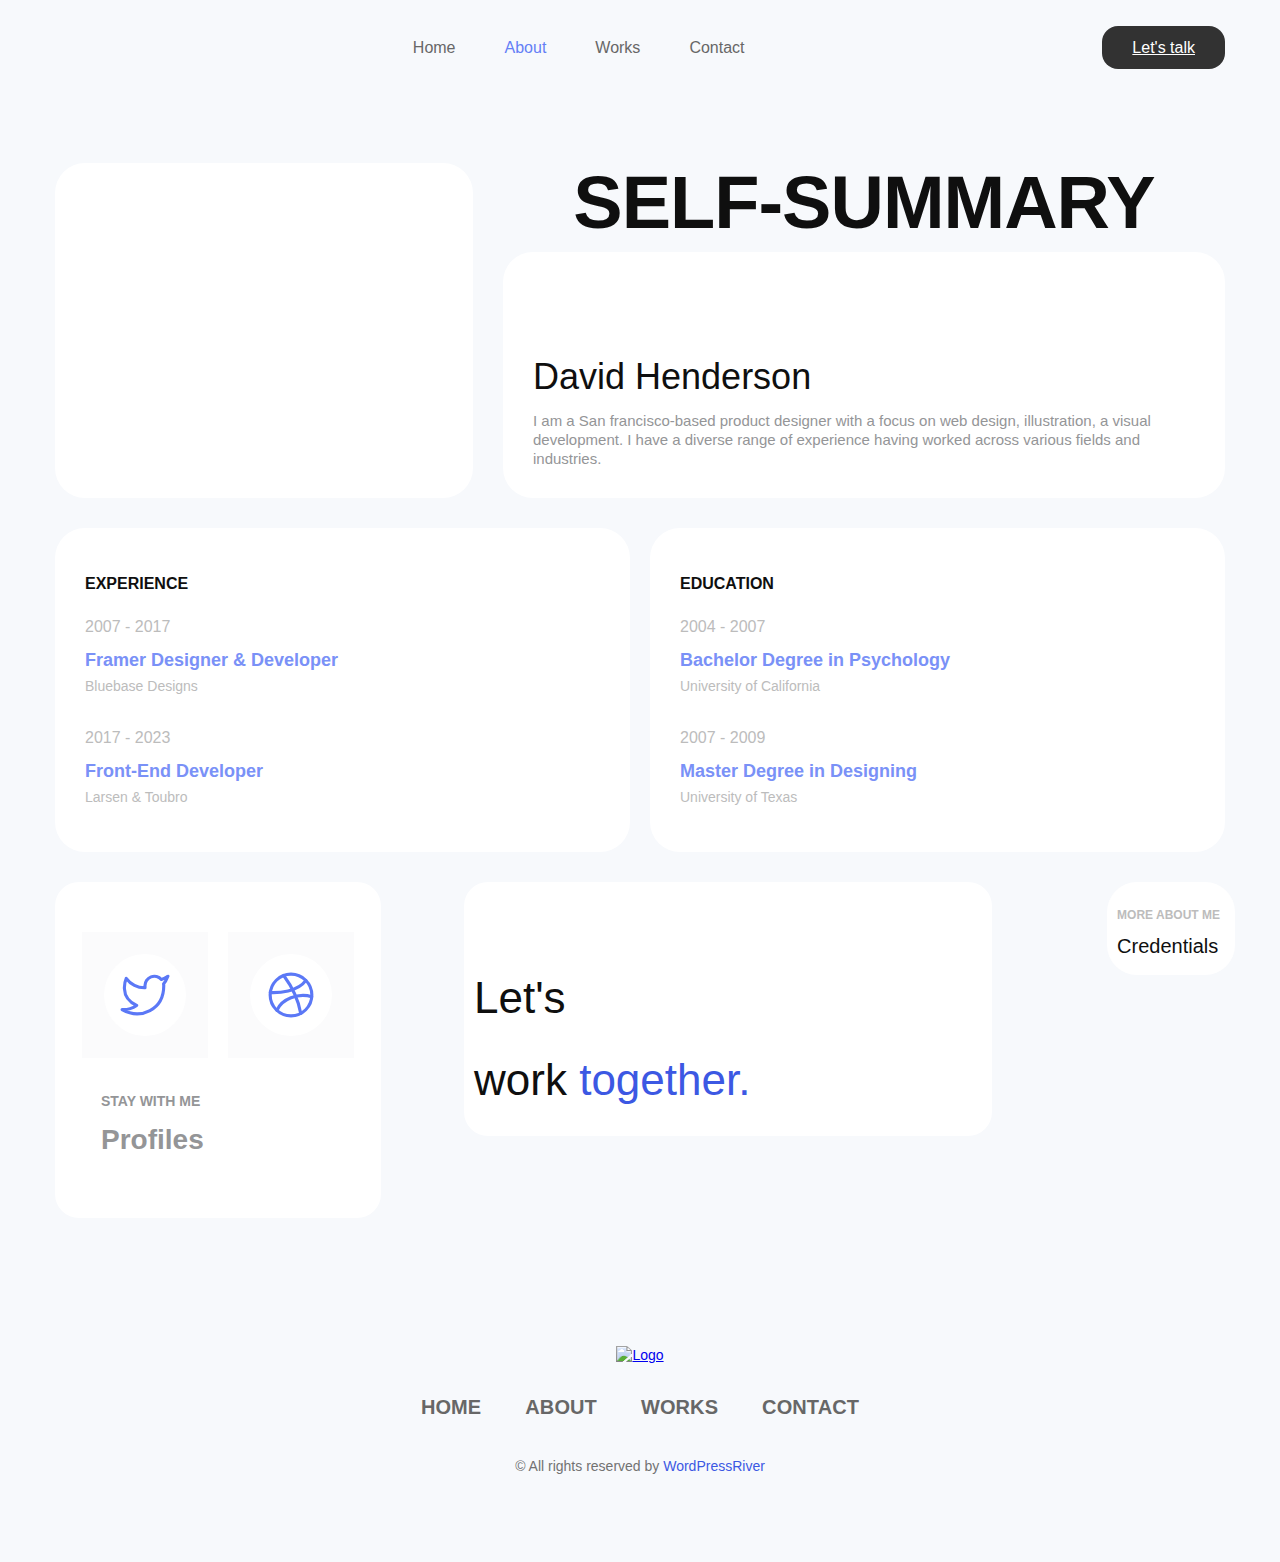
==== about.html @ a7f4498f "Personal Protfolio :computer:" ====
<!DOCTYPE html>
<html lang="en">
<head>
    <meta charset="UTF-8">
    <meta name="viewport" content="width=device-width, initial-scale=1.0">
    <title>ABOUT PAGE-Gridx Personal Portfolio Light Version</title>
    <link rel="stylesheet" href="./css/about.css">
</head>
<body>

    <!-- About nav -->
    <div class="cro-navbar">
        <div class="cro-navbar-wrapper container">
            <div class="cro-navbar-img">
                <a href="#" class="cro-navbar-img-logo">
                    <img src="https://wpriverthemes.com/gridx/wp-content/themes/gridx/assets/images/logo-dark.svg" alt="" class="cro-navbar-img-logoImg">
                </a>
            </div>
            <div class="cro-navbar-nav">
                <ul class="cro-navbar-nav-ul">
                    <li class="cro-navbar-nav-li liOne"><a href="./index.html">Home</a></li>
                    <li class="cro-navbar-nav-li liTwo"><a href="#">About</a></li>
                    <li class="cro-navbar-nav-li liThree"><a href="#">Works</a></li>
                    <li class="cro-navbar-nav-li liFour"><a href="#">Contact</a></li>
                </ul>
            </div>
            <div class="cro-navbar-logIn">
                <a href="#" class="theme-btn">Let's talk</a>
            </div>
        </div>
    </div>

    <!-- About summary -->
    <div class="cro-summary">
        <div class="cro-summary-wrapper container">
            <div class="cro-summary-img">
                <div class="cro-summary-img-inner">
                    <img src="https://wpriverthemes.com/gridxlight/wp-content/uploads/2023/04/me2.png" alt="" class="cro-summary-imgImg">
                </div>
            </div>
            <div class="cro-summary-des">
                <h1 class="cro-summary-des-h1">
                    <img src="	https://wpriverthemes.com/gridx/wp-content/themes/gridx/assets/images/star-2-2.png" alt="" class="cro-summary-des-h1-img">
                    Self-summary
                    <img src="	https://wpriverthemes.com/gridx/wp-content/themes/gridx/assets/images/star-2-2.png" alt="" class="cro-summary-des-h1-img">
                </h1>
                <div class="cro-summary-des-details">
                    <div class="cro-summary-des-details-img">
                        <img src="https://wpriverthemes.com/gridx/wp-content/themes/gridx/assets/images/icon2-2.png" alt="" class="cro-summary-des-details-imgImg">
                    </div>
                    <div class="cro-summary-des-details-sum">
                        <h1 class="cro-summary-des-details-sum-h1">David Henderson</h1>
                        <p class="cro-summary-des-details-sum-p">I am a San francisco-based product designer with a focus on web design, illustration, a visual development. I have a diverse range of experience having worked across various fields and industries.</p>
                    </div>
                </div>
            </div>
        </div>
    </div>

    <!-- background -->
    <div class="cro-background">
        <div class="cro-background-wrapper container">
            <div class="cro-background-erperience">
                <div class="cro-background-erperience-details">
                    <h3 class="cro-background-erperience-exp">EXPERIENCE</h3>
                    <ul>
                      <li>
                        <p class="cro-background-erperience-date">2007 - 2017</p>
                        <h2 class="cro-background-erperience-h2">Framer Designer &amp; Developer</h2>
                        <p class="cro-background-erperience-type">Bluebase Designs</p>
                      </li>
                      <li>
                        <p class="cro-background-erperience-date">2017 - 2023</p>
                        <h2 class="cro-background-erperience-h2">Front-End Developer</h2>
                        <p class="cro-background-erperience-type">Larsen &amp; Toubro</p>
                      </li>
                    </ul>
                </div>
            </div>
            <div class="cro-background-education">
                <div class="cro-background-erperience-details">
                    <h3 class="cro-background-erperience-exp">EDUCATION</h3>
                    <ul>
                      <li>
                        <p class="cro-background-erperience-date">2004 - 2007</p>
                        <h2 class="cro-background-erperience-h2">Bachelor Degree in Psychology</h2>
                        <p class="cro-background-erperience-type">University of California</p>
                      </li>
                      <li>
                        <p class="cro-background-erperience-date">2007 - 2009</p>
                        <h2 class="cro-background-erperience-h2">Master Degree in Designing</h2>
                        <p class="cro-background-erperience-type">University of Texas</p>
                      </li>
                    </ul>
                </div>
            </div>
        </div>
    </div>

    <!-- profile -->
    <div class="cro-profile">
        <div class="cro-profile-wrapper container">
            <div class="cro-profile-sectionOne">
                <div class="cro-about-area-sectionTwo-three">
                    <div class="cro-about-area-sectionTwo-three-img">
                        <div class="cro-about-area-sectionTwo-three-imgOne">
                            <a href="" class="cro-about-area-sectionTwo-three-imgOne-link">
                                <!-- <img src="" alt="" class="cro-about-area-sectionTwo-three-imgOne-img"> -->
                            <svg xmlns="http://www.w3.org/2000/svg" stroke-width="1.5" viewBox="0 0 24 24" fill="none"><path d="M23 3.01006C23 3.01006 20.9821 4.20217 19.86 4.54006C19.2577 3.84757 18.4573 3.35675 17.567 3.13398C16.6767 2.91122 15.7395 2.96725 14.8821 3.29451C14.0247 3.62177 13.2884 4.20446 12.773 4.96377C12.2575 5.72309 11.9877 6.62239 12 7.54006V8.54006C10.2426 8.58562 8.50127 8.19587 6.93101 7.4055C5.36074 6.61513 4.01032 5.44869 3 4.01006C3 4.01006 -1 13.0101 8 17.0101C5.94053 18.408 3.48716 19.109 1 19.0101C10 24.0101 21 19.0101 21 7.51006C20.9991 7.23151 20.9723 6.95365 20.92 6.68006C21.9406 5.67355 23 3.01006 23 3.01006Z" stroke="currentColor" stroke-linecap="round" stroke-linejoin="round"/></svg>
                            </a>
                        </div>
                        <div class="cro-about-area-sectionTwo-three-imgTwo">
                            <a href="" class="cro-about-area-sectionTwo-three-imgOne-link">
                                <!-- <img src="" alt="" class="cro-about-area-sectionTwo-three-imgOne-img"> -->
                            <svg xmlns="http://www.w3.org/2000/svg" stroke-width="1.5" viewBox="0 0 24 24" fill="none"><path d="M2 12C2 17.5228 6.47715 22 12 22C17.5228 22 22 17.5228 22 12C22 6.47715 17.5228 2 12 2C6.47715 2 2 6.47715 2 12Z" stroke="currentColor" stroke-linecap="round" stroke-linejoin="round"/><path d="M16.6726 20.8435C15.5 14 12.5 8.00003 8.5 2.62964" stroke="currentColor" stroke-linecap="round" stroke-linejoin="round"/><path d="M2.06653 10.8406C6.00004 11 15.2829 10.5 19.1415 5" stroke="currentColor" stroke-linecap="round" stroke-linejoin="round"/><path d="M21.9677 12.81C15.3438 10.8407 7.50002 14.0001 5.23145 19.3613" stroke="currentColor" stroke-linecap="round" stroke-linejoin="round"/></svg>
                            </a>
                        </div>
                    </div>
                    <div class="cro-about-area-sectionTwo-three-descrip">
                        <div class="cro-about-area-sectionTwo-descrip">
                            <div class="cro-about-area-sectionTwo-descrip-info">
                                <h4 class="cro-about-area-sectionTwo-descrip-info-h4">STAY WITH ME</h4>
                                <h1 class="cro-about-area-sectionTwo-descrip-info-h2">Profiles</h1>
                            </div>
                            <div class="cro-about-area-sectionOne-des-btn-btnImg">
                                <img src="https://wpriverthemes.com/gridx/wp-content/themes/gridx/assets/images/icon-2.svg" alt="" class="cro-about-area-sectionOne-des-btnImg">
                            </div>
                        </div>
                    </div>
                </div>
            </div>
            <div class="cro-profile-sectiontwo">
                <div class="cro-about-area-sectionThree-client-work">
                    <div class="cro-about-area-sectionThree-client-work-img">
                        <img src="https://wpriverthemes.com/gridx/wp-content/themes/gridx/assets/images/icon2-2.png" alt="" class="cro-about-area-sectionThree-client-work-imgImg">
                    </div>
                    <div class="cro-about-area-sectionTwo-descrip">
                        <div class="cro-about-area-sectionTwo-descrip-info">
                            <h4 class="cro-about-area-sectionTwo-descrip-info-h4">Let's </h4>
                            <h1 class="cro-about-area-sectionTwo-descrip-info-h2">work <span>together.</span></h1>
                        </div>
                        <div class="cro-about-area-sectionOne-des-btn-btnImg">
                            <img src="https://wpriverthemes.com/gridx/wp-content/themes/gridx/assets/images/icon-2.svg" alt="" class="cro-about-area-sectionOne-des-btnImg">
                        </div>
                    </div>
                </div>
            </div>
            <div class="cro-profile-sectionthree">
                <div class="cro-about-area-sectionOne-details-tab-imgOne">
                    <a href="#" class="cro-about-area-sectionOne-details-tab-imgOne-link"></a>
                    <img src="https://wpriverthemes.com/gridxlight/wp-content/uploads/2023/04/sign.png" alt="" class="cro-about-area-sectionOne-details-tab-imgOne-linkImg">
                    <div class="cro-about-area-sectionOne-details-tab-imgOne-details">
                        <div class="cro-about-area-sectionOne-details-tab-imgOne-det">
                            <h4 class="cro-about-area-sectionOne-details-tab-imgOne-det-h4">MORE ABOUT ME</h4>
                            <h1 class="cro-about-area-sectionOne-details-tab-imgOne-det-h1">Credentials</h1>
                        </div>
                        <div class="cro-about-area-sectionOne-des-btn-btnImg">
                            <img src="https://wpriverthemes.com/gridx/wp-content/themes/gridx/assets/images/icon-2.svg" alt="" class="cro-about-area-sectionOne-des-btnImg">
                        </div>
                    </div>
                </div>
            </div>
        </div>
    </div>

    <!-- Footer -->
    <div class="cro-footer">
        <div class="cro-footer-wrapper container">
            <div class="footer-content text-center">
                <a href="https://wpriverthemes.com/gridxlight/" class="logo">
                  <img src="https://wpriverthemes.com/gridx/wp-content/themes/gridx/assets/images/logo-dark.svg" alt="Logo">
                </a>
              
                <ul data-in="#" data-out="#" class="footer-menu" id="menu-footer-menu">
                  <li id="menu-item-1856" class="menu-item menu-item-type-post_type menu-item-object-page menu-item-home current-menu-item page_item page-item-13 current_page_item menu-item-1856 active"><a title="Home" href="https://wpriverthemes.com/gridxlight/">Home</a></li>
                  <li id="menu-item-1857" class="menu-item menu-item-type-post_type menu-item-object-page menu-item-1857"><a title="About" href="#">About</a></li>
                  <li id="menu-item-1859" class="menu-item menu-item-type-post_type menu-item-object-page menu-item-1859"><a title="Works" href="#">Works</a></li>
                  <li id="menu-item-1858" class="menu-item menu-item-type-post_type menu-item-object-page menu-item-1858"><a title="Contact" href="#">Contact</a></li>
                </ul>
                <p class="copyright">
                  © All rights reserved by <span>WordPressRiver</span>
                </p>
              </div>
              
        </div>
    </div>
    
</body>
</html>
---- css/about.css ----
body {
    font-family: 'Inter', sans-serif;
    font-size: 14px;
    scroll-behavior: smooth;
    color: #949597;
    background: #F7F9FC;
    line-height: 19.2px;
}

/* About Nav */
.cro-navbar{
    margin-top: 12px;
}

.container{
    max-width: 1170px;
    margin-left: auto;
    margin-right: auto;
}

.cro-navbar-wrapper{
    display: flex;
    align-items: center;
    justify-content: space-between;
}

.cro-navbar-img-logo{
    display: inline-block;
    z-index: 16;
}

.cro-navbar-img-logoImg{
    display: block;
}

.cro-navbar-nav{
    margin: 0;
    padding: 0;
    position: relative;
    display: flex;
    flex-wrap: wrap;
    align-items: center;
    justify-content: space-between;
}

.cro-navbar-nav-ul{
    display: flex;
    align-items: center;
    gap: 49px;
    margin: 0;
    padding: 0;
}

.cro-navbar-nav-li{
    list-style: none;
}

.cro-navbar-nav-li a{
    font-size: 16px;
    color: #676767;
    transition: .3s;
    display: block;
    padding: 26px 0px;
    text-decoration: none;
}

.cro-navbar-nav-li.liTwo a{
    color: #6480F6;
}

.cro-navbar-nav-li a:hover{
    color: #6480F6;
}

.cro-navbar-logIn .theme-btn{
    color: #fff;
    display: inline-block;
    transition: .3s;
    border-radius: 16px;
    font-size: 16px;
    font-weight: 500;
    padding: 12px 30px;
    background-color: rgb(50, 50, 50);
}

.cro-navbar-logIn .theme-btn:hover{
    background-color: #6480F6;
}


/* About Summary */
.cro-summary {
    padding-top: 80px;
}

.cro-summary-wrapper.container{
    display: flex;     
    gap: 30px;                                                                                         
}

.cro-summary-img {
    width: 370px;
    flex: none;
    padding: 24px;
    border-radius: 30px;
    max-width: 100%;
    background-color: #FFFFFF;                                                                      
}

.cro-summary-img-inner {
    background: linear-gradient(90deg, #3C58E3 -15%, #C2EBFF 58%, #5AB5E2 97%);
    border-radius: 30px;
}

img.cro-summary-imgImg {
    display: block;
    border-radius: 30px;
    height: auto;
    max-width: 100%;
    border: none;
    /* border-radius: 0; */
    box-shadow: none;
}

.cro-summary-des-h1{
    color: #0F0F0F;
    font-size: 74px;
    font-weight: 600;
    text-transform: uppercase;
    letter-spacing: -01px;
    display: flex;
    align-items: center;
    gap: 5px;
    margin-top: 30px;
    justify-content: center;
    margin-bottom: 40px;
}

.cro-summary-des-details {
    position: relative;
    background-color: #FFFFFF;
    padding: 115px 60px 30px 30px;
    border-radius: 30px;
}

.cro-summary-des-details-img {
    position: absolute;
    left: 30px;
    top: 0;
}

h1.cro-summary-des-details-sum-h1 {
    color: #0F0F0F;
    font-size: 36px;
    font-weight: 500;
    margin-top: 0;
}

p.cro-summary-des-details-sum-p {
    margin-top: 0;
    margin-bottom: 0;
    font-size: 15px;
}

/* background */
.cro-background {
    padding-top: 30px;
}

.cro-background-wrapper.container {
    display: flex;
    gap: 20px;
}

.cro-background-erperience,
.cro-background-education{
    width: 50%;
    padding: 30px;
    background-color: #FFFFFF;
    border-radius: 30px;
}

.cro-background-erperience-details ul{
    padding-left: 0;
}

.cro-background-erperience-details ul li{
    list-style: none;
}

h3.cro-background-erperience-exp {
    font-size: 16px;
    text-transform: uppercase;
    color: #0F0F0F;
    margin-bottom: 23px;
}

p.cro-background-erperience-date {
    color: #BCBCBC;
    font-size: 16px;
    font-weight: 500;
    margin-bottom: 12px;
}

h2.cro-background-erperience-h2 {
    font-size: 18px;
    color: #6C86F7;
    opacity: 0.9;
    margin-bottom: 7px;
}

p.cro-background-erperience-type {
    color: #BCBCBC;
    font-size: 14px;
    font-weight: 400;
    margin: 0;
}

.cro-background-erperience-details ul li + li{
    margin-top: 32px;
}


/* profile */
.cro-profile{
    padding-top: 30px;
}

.cro-profile-wrapper.container {
    display: flex;
    gap: 10px;
    justify-content: space-between;
}

.cro-about-area-sectionTwo-descrip {
    display: flex;
    justify-content: space-between;
    align-items: flex-end;
}

.cro-about-area-sectionOne-des-btnImg{
    display: block;
    opacity: 0.2;
    transition: .3s;
}

.cro-about-area-sectionTwo-three:hover .cro-about-area-sectionOne-des-btnImg {
    opacity: 0.9;
}

.cro-about-area-sectionTwo-three-imgOne svg {
    width: 100%;
    height: 50px;
    color: #5B78F6;
}

.cro-about-area-sectionTwo-three-imgTwo svg {
    width: 100%;
    height: 50px;
    color: #5B78F6;
}

.cro-profile-wrapper.container {
    display: flex;
    gap: 10px;
    justify-content: space-between;
}

.cro-profile-sectionOne {
    width: 20%;
}

.cro-about-area-sectionTwo-three {
    width: 100%;
    background-color: #FFFFFF;
    border-radius: 24px;
    cursor: pointer;
    padding: 50px 46px;
}

.cro-about-area-sectionTwo-three-img {
    display: flex;
    gap: 20px;
    justify-content: center;
    align-items: center;
}

.cro-about-area-sectionTwo-three-imgOne {
    display: flex;
    align-items: center;
    justify-content: center;
    gap: 20px;
    padding: 22px;
    margin-bottom: 16px;
    background: #FBFBFC;
}

.cro-about-area-sectionTwo-three-imgTwo {
    display: flex;
    align-items: center;
    justify-content: center;
    gap: 20px;
    padding: 22px;
    margin-bottom: 16px;
    background: #FBFBFC;
}

a.cro-about-area-sectionTwo-three-imgOne-link {
    width: 82px;
    height: 82px;
    display: flex;
    align-items: center;
    justify-content: center;
    border-radius: 50%;
    position: relative;
    background: #ffffff;
    color: var(--primary_color);
    transition: .3s;
    flex: none;
}

.cro-about-area-sectionTwo-three-imgOne svg:hover{
    color: #0F0F0F;
}

.cro-about-area-sectionTwo-three-imgTwo svg:hover{
    color: #0F0F0F;
}

.cro-profile-sectiontwo{
    width: 40%;
}

.cro-about-area-sectionThree-client-work {
    width: 100%;
    background-color: #FFFFFF;
    border-radius: 24px;
    padding: 30px;
    position: relative;
    cursor: pointer;
}

.cro-about-area-sectionThree-client-work-img {
    position: absolute;
    left: 30px;
    top: 0px;
    opacity: 0.9 !important;
}

.cro-about-area-sectionThree-client-work .cro-about-area-sectionTwo-descrip-info-h4{
    font-size: 44px;
    line-height: 52px;
    font-weight: 500;
    color: #0F0F0F;
    margin: 0;
    margin-top: 60px;
    margin-left: -20px;
    text-transform: capitalize;
}

.cro-about-area-sectionThree-client-work .cro-about-area-sectionTwo-descrip-info-h2{
    font-size: 44px;
    line-height: 52px;
    font-weight: 500;
    color: #0F0F0F;
    margin: 0;
    margin-top: 30px;
    margin-left: -20px;
}

.cro-about-area-sectionThree-client-work .cro-about-area-sectionTwo-descrip-info-h2 span{
    color: #3C58E3;
}

.cro-about-area-sectionOne-des-btnImg{
    display: block;
    opacity: 0.2;
    transition: .3s;
}

.cro-about-area-sectionThree-client-work:hover .cro-about-area-sectionOne-des-btnImg{
    opacity: 0.9;
}

.cro-about-area-sectionOne-details-tab-imgOne {
    width: 100%;
    background-color: #FFFFFF;
    padding: 5px;
    border-radius: 30px;
    cursor: pointer;
}

img.cro-about-area-sectionOne-details-tab-imgOne-linkImg {
    height: auto;
    max-width: 100%;
    border: none;
    border-radius: 0;
    box-shadow: none;
}

h4.cro-about-area-sectionOne-details-tab-imgOne-det-h4 {
    color: #BCBCBC;
    font-size: 12px;
    margin-bottom: 12px;
    text-transform: uppercase;
    margin-top: 0;
    margin-left: 5px;
}

h1.cro-about-area-sectionOne-details-tab-imgOne-det-h1 {
    font-size: 20px;
    color: #0F0F0F;
    font-weight: 500;
    margin-top: 0;
    margin-left: 5px;
}

.cro-about-area-sectionOne-details-tab-imgOne-details {
    display: flex;
    align-items: center;
    justify-content: space-between;
}

.cro-about-area-sectionOne-des-btn-btnImg{
    display: block;
    opacity: 0.2;
    transition: .3s;
}

.cro-about-area-sectionOne-details-tab-imgOne:hover .cro-about-area-sectionOne-des-btn-btnImg {
    opacity: 0.9;
}


/* Footer */
.cro-footer {
    padding-top: 128px;
    padding-bottom: 78px;
}

.footer-content.text-center {
    text-align: center!important;
}

.footer-content text-center a.logo {
    display: inline-block;
}

.footer-content text-center a.logo img {
    display: block;
}

ul#menu-footer-menu {
    margin: 33px 0 37px 0;
    padding: 0;
    display: flex;
    align-items: center;
    justify-content: center;
    gap: 44px;
    flex-wrap: wrap;
}

ul#menu-footer-menu li {
    list-style: none;
}

ul#menu-footer-menu li a{
    color: #676767;
    font-size: 20px;
    text-transform: uppercase;
    letter-spacing: 0.1px;
    font-weight: 600;
    transition: .3s;
    text-decoration: none;
}

ul#menu-footer-menu li a:hover{
    color: #3C58E3;
}

.footer-content p.copyright {
    margin: 0;
    color: #727272;
    font-size: 14px;
    font-weight: 500;
}

.footer-content p.copyright span{
    color: #3C58E3;
}
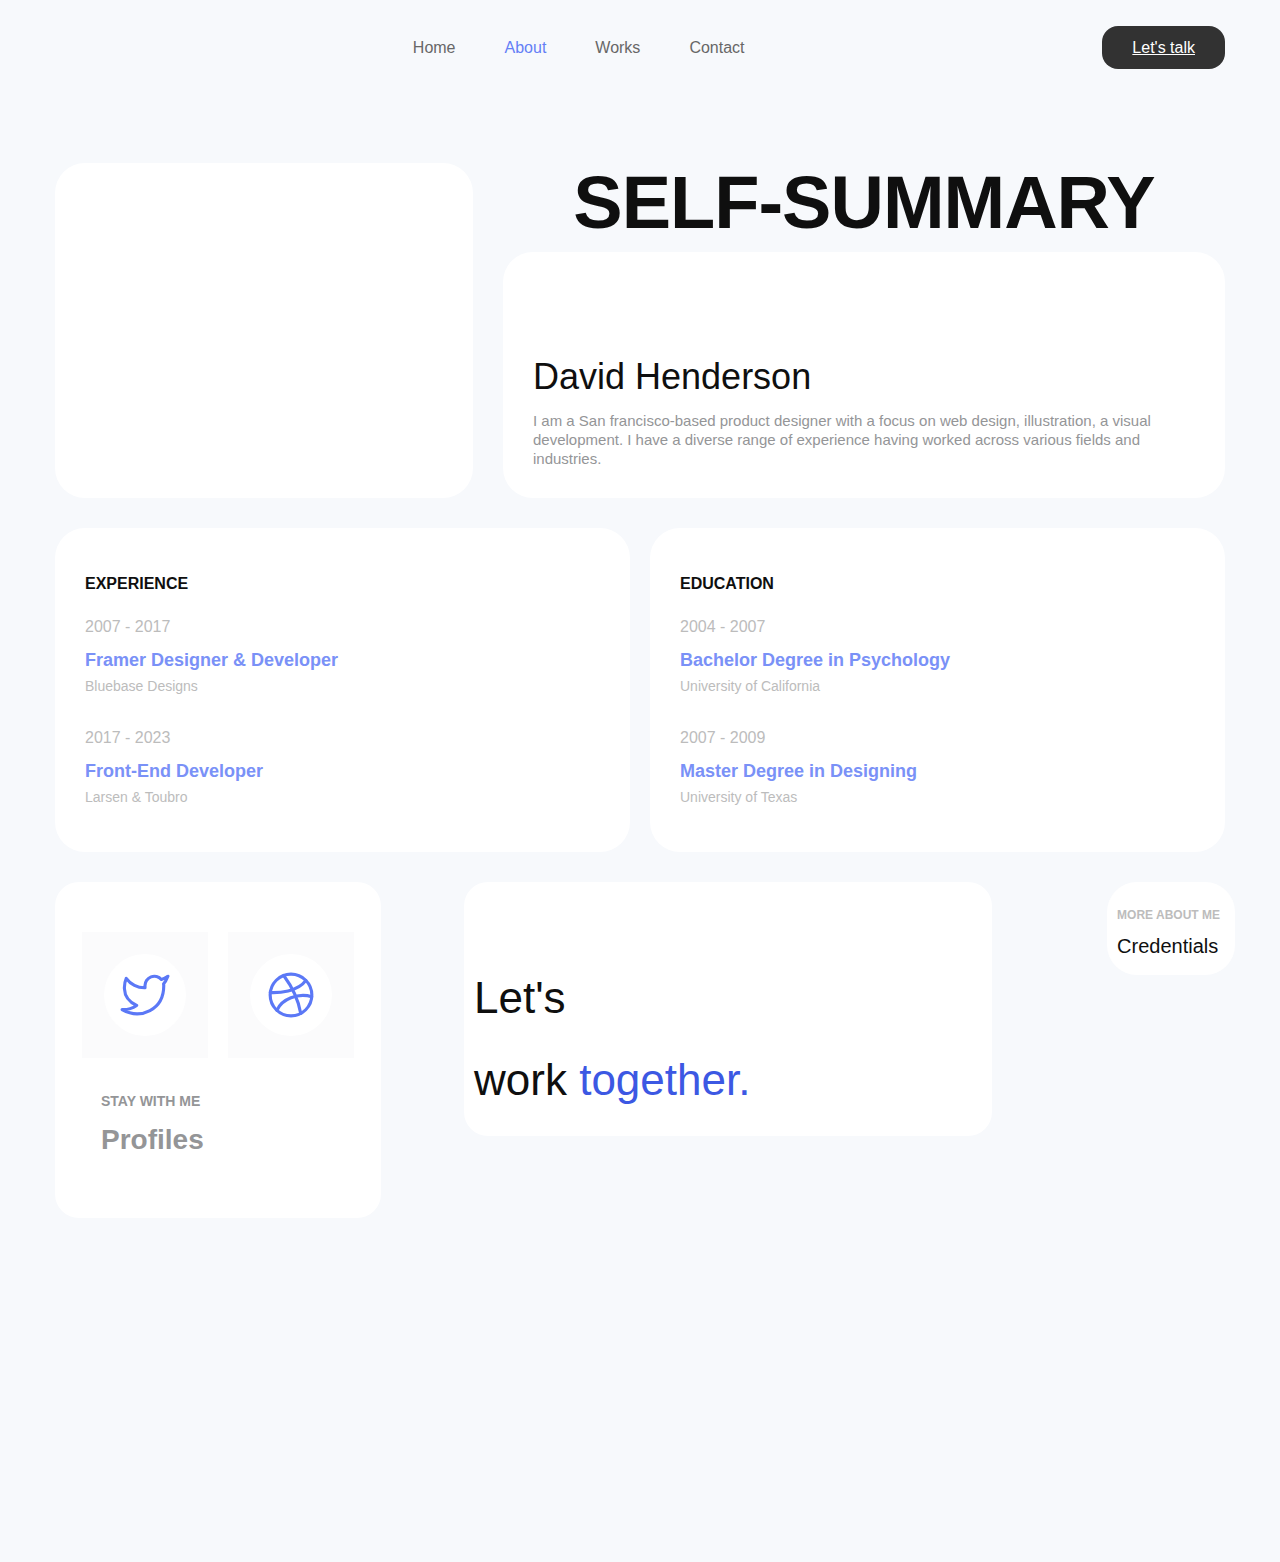
==== commit 6fae2dcf: "Personal Protfolio :computer:" ====
--- a/about.html
+++ b/about.html
@@ -16,111 +16,141 @@
                     <img src="https://wpriverthemes.com/gridx/wp-content/themes/gridx/assets/images/logo-dark.svg" alt="" class="cro-navbar-img-logoImg">
                 </a>
             </div>
+            <!-- <div class="cro-navNav"></div> -->
             <div class="cro-navbar-nav">
                 <ul class="cro-navbar-nav-ul">
                     <li class="cro-navbar-nav-li liOne"><a href="./index.html">Home</a></li>
-                    <li class="cro-navbar-nav-li liTwo"><a href="#">About</a></li>
-                    <li class="cro-navbar-nav-li liThree"><a href="#">Works</a></li>
-                    <li class="cro-navbar-nav-li liFour"><a href="#">Contact</a></li>
+                    <li class="cro-navbar-nav-li liTwo"><a href="./about.html">About</a></li>
+                    <li class="cro-navbar-nav-li liThree"><a href="./work.html">Works</a></li>
+                    <li class="cro-navbar-nav-li liFour"><a href="./contact.html">Contact</a></li>
                 </ul>
             </div>
             <div class="cro-navbar-logIn">
-                <a href="#" class="theme-btn">Let's talk</a>
-            </div>
+                <a href="./contact.html" class="theme-btn">Let's talk</a>
+            </div>
+        </div>
+        <div class="cro-hamburg">
+            <span class="cro-bar"></span>
+            <span class="cro-bar"></span>
+            <span class="cro-bar"></span>
         </div>
     </div>
 
     <!-- About summary -->
-    <div class="cro-summary">
-        <div class="cro-summary-wrapper container">
-            <div class="cro-summary-img">
-                <div class="cro-summary-img-inner">
-                    <img src="https://wpriverthemes.com/gridxlight/wp-content/uploads/2023/04/me2.png" alt="" class="cro-summary-imgImg">
-                </div>
-            </div>
-            <div class="cro-summary-des">
-                <h1 class="cro-summary-des-h1">
-                    <img src="	https://wpriverthemes.com/gridx/wp-content/themes/gridx/assets/images/star-2-2.png" alt="" class="cro-summary-des-h1-img">
-                    Self-summary
-                    <img src="	https://wpriverthemes.com/gridx/wp-content/themes/gridx/assets/images/star-2-2.png" alt="" class="cro-summary-des-h1-img">
-                </h1>
-                <div class="cro-summary-des-details">
-                    <div class="cro-summary-des-details-img">
-                        <img src="https://wpriverthemes.com/gridx/wp-content/themes/gridx/assets/images/icon2-2.png" alt="" class="cro-summary-des-details-imgImg">
-                    </div>
-                    <div class="cro-summary-des-details-sum">
-                        <h1 class="cro-summary-des-details-sum-h1">David Henderson</h1>
-                        <p class="cro-summary-des-details-sum-p">I am a San francisco-based product designer with a focus on web design, illustration, a visual development. I have a diverse range of experience having worked across various fields and industries.</p>
-                    </div>
-                </div>
-            </div>
-        </div>
-    </div>
+    <section class="hidden">
+        <div class="cro-summary">
+            <div class="cro-summary-wrapper container">
+                <div class="cro-summary-img">
+                    <div class="cro-summary-img-inner">
+                        <img src="https://wpriverthemes.com/gridxlight/wp-content/uploads/2023/04/me2.png" alt="" class="cro-summary-imgImg">
+                    </div>
+                </div>
+                <div class="cro-summary-des">
+                    <h1 class="cro-summary-des-h1">
+                        <img src="	https://wpriverthemes.com/gridx/wp-content/themes/gridx/assets/images/star-2-2.png" alt="" class="cro-summary-des-h1-img">
+                        Self-summary
+                        <img src="	https://wpriverthemes.com/gridx/wp-content/themes/gridx/assets/images/star-2-2.png" alt="" class="cro-summary-des-h1-img">
+                    </h1>
+                    <div class="cro-summary-des-details">
+                        <div class="cro-summary-des-details-img">
+                            <img src="https://wpriverthemes.com/gridx/wp-content/themes/gridx/assets/images/icon2-2.png" alt="" class="cro-summary-des-details-imgImg">
+                        </div>
+                        <div class="cro-summary-des-details-sum">
+                            <h1 class="cro-summary-des-details-sum-h1">David Henderson</h1>
+                            <p class="cro-summary-des-details-sum-p">I am a San francisco-based product designer with a focus on web design, illustration, a visual development. I have a diverse range of experience having worked across various fields and industries.</p>
+                        </div>
+                    </div>
+                </div>
+            </div>
+        </div>
+    </section>
+    
 
     <!-- background -->
-    <div class="cro-background">
-        <div class="cro-background-wrapper container">
-            <div class="cro-background-erperience">
-                <div class="cro-background-erperience-details">
-                    <h3 class="cro-background-erperience-exp">EXPERIENCE</h3>
-                    <ul>
-                      <li>
-                        <p class="cro-background-erperience-date">2007 - 2017</p>
-                        <h2 class="cro-background-erperience-h2">Framer Designer &amp; Developer</h2>
-                        <p class="cro-background-erperience-type">Bluebase Designs</p>
-                      </li>
-                      <li>
-                        <p class="cro-background-erperience-date">2017 - 2023</p>
-                        <h2 class="cro-background-erperience-h2">Front-End Developer</h2>
-                        <p class="cro-background-erperience-type">Larsen &amp; Toubro</p>
-                      </li>
-                    </ul>
-                </div>
-            </div>
-            <div class="cro-background-education">
-                <div class="cro-background-erperience-details">
-                    <h3 class="cro-background-erperience-exp">EDUCATION</h3>
-                    <ul>
-                      <li>
-                        <p class="cro-background-erperience-date">2004 - 2007</p>
-                        <h2 class="cro-background-erperience-h2">Bachelor Degree in Psychology</h2>
-                        <p class="cro-background-erperience-type">University of California</p>
-                      </li>
-                      <li>
-                        <p class="cro-background-erperience-date">2007 - 2009</p>
-                        <h2 class="cro-background-erperience-h2">Master Degree in Designing</h2>
-                        <p class="cro-background-erperience-type">University of Texas</p>
-                      </li>
-                    </ul>
-                </div>
-            </div>
-        </div>
-    </div>
+    <section class="hidden">
+        <div class="cro-background">
+            <div class="cro-background-wrapper container">
+                <div class="cro-background-erperience">
+                    <div class="cro-background-erperience-details">
+                        <h3 class="cro-background-erperience-exp">EXPERIENCE</h3>
+                        <ul>
+                          <li>
+                            <p class="cro-background-erperience-date">2007 - 2017</p>
+                            <h2 class="cro-background-erperience-h2">Framer Designer &amp; Developer</h2>
+                            <p class="cro-background-erperience-type">Bluebase Designs</p>
+                          </li>
+                          <li>
+                            <p class="cro-background-erperience-date">2017 - 2023</p>
+                            <h2 class="cro-background-erperience-h2">Front-End Developer</h2>
+                            <p class="cro-background-erperience-type">Larsen &amp; Toubro</p>
+                          </li>
+                        </ul>
+                    </div>
+                </div>
+                <div class="cro-background-education">
+                    <div class="cro-background-erperience-details">
+                        <h3 class="cro-background-erperience-exp">EDUCATION</h3>
+                        <ul>
+                          <li>
+                            <p class="cro-background-erperience-date">2004 - 2007</p>
+                            <h2 class="cro-background-erperience-h2">Bachelor Degree in Psychology</h2>
+                            <p class="cro-background-erperience-type">University of California</p>
+                          </li>
+                          <li>
+                            <p class="cro-background-erperience-date">2007 - 2009</p>
+                            <h2 class="cro-background-erperience-h2">Master Degree in Designing</h2>
+                            <p class="cro-background-erperience-type">University of Texas</p>
+                          </li>
+                        </ul>
+                    </div>
+                </div>
+            </div>
+        </div>
+    </section>
+    
 
     <!-- profile -->
-    <div class="cro-profile">
-        <div class="cro-profile-wrapper container">
-            <div class="cro-profile-sectionOne">
-                <div class="cro-about-area-sectionTwo-three">
-                    <div class="cro-about-area-sectionTwo-three-img">
-                        <div class="cro-about-area-sectionTwo-three-imgOne">
-                            <a href="" class="cro-about-area-sectionTwo-three-imgOne-link">
-                                <!-- <img src="" alt="" class="cro-about-area-sectionTwo-three-imgOne-img"> -->
-                            <svg xmlns="http://www.w3.org/2000/svg" stroke-width="1.5" viewBox="0 0 24 24" fill="none"><path d="M23 3.01006C23 3.01006 20.9821 4.20217 19.86 4.54006C19.2577 3.84757 18.4573 3.35675 17.567 3.13398C16.6767 2.91122 15.7395 2.96725 14.8821 3.29451C14.0247 3.62177 13.2884 4.20446 12.773 4.96377C12.2575 5.72309 11.9877 6.62239 12 7.54006V8.54006C10.2426 8.58562 8.50127 8.19587 6.93101 7.4055C5.36074 6.61513 4.01032 5.44869 3 4.01006C3 4.01006 -1 13.0101 8 17.0101C5.94053 18.408 3.48716 19.109 1 19.0101C10 24.0101 21 19.0101 21 7.51006C20.9991 7.23151 20.9723 6.95365 20.92 6.68006C21.9406 5.67355 23 3.01006 23 3.01006Z" stroke="currentColor" stroke-linecap="round" stroke-linejoin="round"/></svg>
-                            </a>
-                        </div>
-                        <div class="cro-about-area-sectionTwo-three-imgTwo">
-                            <a href="" class="cro-about-area-sectionTwo-three-imgOne-link">
-                                <!-- <img src="" alt="" class="cro-about-area-sectionTwo-three-imgOne-img"> -->
-                            <svg xmlns="http://www.w3.org/2000/svg" stroke-width="1.5" viewBox="0 0 24 24" fill="none"><path d="M2 12C2 17.5228 6.47715 22 12 22C17.5228 22 22 17.5228 22 12C22 6.47715 17.5228 2 12 2C6.47715 2 2 6.47715 2 12Z" stroke="currentColor" stroke-linecap="round" stroke-linejoin="round"/><path d="M16.6726 20.8435C15.5 14 12.5 8.00003 8.5 2.62964" stroke="currentColor" stroke-linecap="round" stroke-linejoin="round"/><path d="M2.06653 10.8406C6.00004 11 15.2829 10.5 19.1415 5" stroke="currentColor" stroke-linecap="round" stroke-linejoin="round"/><path d="M21.9677 12.81C15.3438 10.8407 7.50002 14.0001 5.23145 19.3613" stroke="currentColor" stroke-linecap="round" stroke-linejoin="round"/></svg>
-                            </a>
-                        </div>
-                    </div>
-                    <div class="cro-about-area-sectionTwo-three-descrip">
+    <section class="hidden">
+        <div class="cro-profile">
+            <div class="cro-profile-wrapper container">
+                <div class="cro-profile-sectionOne">
+                    <div class="cro-about-area-sectionTwo-three">
+                        <div class="cro-about-area-sectionTwo-three-img">
+                            <div class="cro-about-area-sectionTwo-three-imgOne">
+                                <a href="" class="cro-about-area-sectionTwo-three-imgOne-link">
+                                    <!-- <img src="" alt="" class="cro-about-area-sectionTwo-three-imgOne-img"> -->
+                                <svg xmlns="http://www.w3.org/2000/svg" stroke-width="1.5" viewBox="0 0 24 24" fill="none"><path d="M23 3.01006C23 3.01006 20.9821 4.20217 19.86 4.54006C19.2577 3.84757 18.4573 3.35675 17.567 3.13398C16.6767 2.91122 15.7395 2.96725 14.8821 3.29451C14.0247 3.62177 13.2884 4.20446 12.773 4.96377C12.2575 5.72309 11.9877 6.62239 12 7.54006V8.54006C10.2426 8.58562 8.50127 8.19587 6.93101 7.4055C5.36074 6.61513 4.01032 5.44869 3 4.01006C3 4.01006 -1 13.0101 8 17.0101C5.94053 18.408 3.48716 19.109 1 19.0101C10 24.0101 21 19.0101 21 7.51006C20.9991 7.23151 20.9723 6.95365 20.92 6.68006C21.9406 5.67355 23 3.01006 23 3.01006Z" stroke="currentColor" stroke-linecap="round" stroke-linejoin="round"/></svg>
+                                </a>
+                            </div>
+                            <div class="cro-about-area-sectionTwo-three-imgTwo">
+                                <a href="" class="cro-about-area-sectionTwo-three-imgOne-link">
+                                    <!-- <img src="" alt="" class="cro-about-area-sectionTwo-three-imgOne-img"> -->
+                                <svg xmlns="http://www.w3.org/2000/svg" stroke-width="1.5" viewBox="0 0 24 24" fill="none"><path d="M2 12C2 17.5228 6.47715 22 12 22C17.5228 22 22 17.5228 22 12C22 6.47715 17.5228 2 12 2C6.47715 2 2 6.47715 2 12Z" stroke="currentColor" stroke-linecap="round" stroke-linejoin="round"/><path d="M16.6726 20.8435C15.5 14 12.5 8.00003 8.5 2.62964" stroke="currentColor" stroke-linecap="round" stroke-linejoin="round"/><path d="M2.06653 10.8406C6.00004 11 15.2829 10.5 19.1415 5" stroke="currentColor" stroke-linecap="round" stroke-linejoin="round"/><path d="M21.9677 12.81C15.3438 10.8407 7.50002 14.0001 5.23145 19.3613" stroke="currentColor" stroke-linecap="round" stroke-linejoin="round"/></svg>
+                                </a>
+                            </div>
+                        </div>
+                        <div class="cro-about-area-sectionTwo-three-descrip">
+                            <div class="cro-about-area-sectionTwo-descrip">
+                                <div class="cro-about-area-sectionTwo-descrip-info">
+                                    <h4 class="cro-about-area-sectionTwo-descrip-info-h4">STAY WITH ME</h4>
+                                    <h1 class="cro-about-area-sectionTwo-descrip-info-h2">Profiles</h1>
+                                </div>
+                                <div class="cro-about-area-sectionOne-des-btn-btnImg">
+                                    <img src="https://wpriverthemes.com/gridx/wp-content/themes/gridx/assets/images/icon-2.svg" alt="" class="cro-about-area-sectionOne-des-btnImg">
+                                </div>
+                            </div>
+                        </div>
+                    </div>
+                </div>
+                <div class="cro-profile-sectiontwo">
+                    <div class="cro-about-area-sectionThree-client-work">
+                        <div class="cro-about-area-sectionThree-client-work-img">
+                            <img src="https://wpriverthemes.com/gridx/wp-content/themes/gridx/assets/images/icon2-2.png" alt="" class="cro-about-area-sectionThree-client-work-imgImg">
+                        </div>
                         <div class="cro-about-area-sectionTwo-descrip">
                             <div class="cro-about-area-sectionTwo-descrip-info">
-                                <h4 class="cro-about-area-sectionTwo-descrip-info-h4">STAY WITH ME</h4>
-                                <h1 class="cro-about-area-sectionTwo-descrip-info-h2">Profiles</h1>
+                                <h4 class="cro-about-area-sectionTwo-descrip-info-h4">Let's </h4>
+                                <h1 class="cro-about-area-sectionTwo-descrip-info-h2">work <span>together.</span></h1>
                             </div>
                             <div class="cro-about-area-sectionOne-des-btn-btnImg">
                                 <img src="https://wpriverthemes.com/gridx/wp-content/themes/gridx/assets/images/icon-2.svg" alt="" class="cro-about-area-sectionOne-des-btnImg">
@@ -128,62 +158,52 @@
                         </div>
                     </div>
                 </div>
-            </div>
-            <div class="cro-profile-sectiontwo">
-                <div class="cro-about-area-sectionThree-client-work">
-                    <div class="cro-about-area-sectionThree-client-work-img">
-                        <img src="https://wpriverthemes.com/gridx/wp-content/themes/gridx/assets/images/icon2-2.png" alt="" class="cro-about-area-sectionThree-client-work-imgImg">
-                    </div>
-                    <div class="cro-about-area-sectionTwo-descrip">
-                        <div class="cro-about-area-sectionTwo-descrip-info">
-                            <h4 class="cro-about-area-sectionTwo-descrip-info-h4">Let's </h4>
-                            <h1 class="cro-about-area-sectionTwo-descrip-info-h2">work <span>together.</span></h1>
-                        </div>
-                        <div class="cro-about-area-sectionOne-des-btn-btnImg">
-                            <img src="https://wpriverthemes.com/gridx/wp-content/themes/gridx/assets/images/icon-2.svg" alt="" class="cro-about-area-sectionOne-des-btnImg">
-                        </div>
-                    </div>
-                </div>
-            </div>
-            <div class="cro-profile-sectionthree">
-                <div class="cro-about-area-sectionOne-details-tab-imgOne">
-                    <a href="#" class="cro-about-area-sectionOne-details-tab-imgOne-link"></a>
-                    <img src="https://wpriverthemes.com/gridxlight/wp-content/uploads/2023/04/sign.png" alt="" class="cro-about-area-sectionOne-details-tab-imgOne-linkImg">
-                    <div class="cro-about-area-sectionOne-details-tab-imgOne-details">
-                        <div class="cro-about-area-sectionOne-details-tab-imgOne-det">
-                            <h4 class="cro-about-area-sectionOne-details-tab-imgOne-det-h4">MORE ABOUT ME</h4>
-                            <h1 class="cro-about-area-sectionOne-details-tab-imgOne-det-h1">Credentials</h1>
-                        </div>
-                        <div class="cro-about-area-sectionOne-des-btn-btnImg">
-                            <img src="https://wpriverthemes.com/gridx/wp-content/themes/gridx/assets/images/icon-2.svg" alt="" class="cro-about-area-sectionOne-des-btnImg">
-                        </div>
-                    </div>
-                </div>
-            </div>
-        </div>
-    </div>
+                <div class="cro-profile-sectionthree">
+                    <div class="cro-about-area-sectionOne-details-tab-imgOne">
+                        <a href="#" class="cro-about-area-sectionOne-details-tab-imgOne-link"></a>
+                        <img src="https://wpriverthemes.com/gridxlight/wp-content/uploads/2023/04/sign.png" alt="" class="cro-about-area-sectionOne-details-tab-imgOne-linkImg">
+                        <div class="cro-about-area-sectionOne-details-tab-imgOne-details">
+                            <div class="cro-about-area-sectionOne-details-tab-imgOne-det">
+                                <h4 class="cro-about-area-sectionOne-details-tab-imgOne-det-h4">MORE ABOUT ME</h4>
+                                <h1 class="cro-about-area-sectionOne-details-tab-imgOne-det-h1">Credentials</h1>
+                            </div>
+                            <div class="cro-about-area-sectionOne-des-btn-btnImg">
+                                <img src="https://wpriverthemes.com/gridx/wp-content/themes/gridx/assets/images/icon-2.svg" alt="" class="cro-about-area-sectionOne-des-btnImg">
+                            </div>
+                        </div>
+                    </div>
+                </div>
+            </div>
+        </div>
+    </section>
+    
 
     <!-- Footer -->
-    <div class="cro-footer">
-        <div class="cro-footer-wrapper container">
-            <div class="footer-content text-center">
-                <a href="https://wpriverthemes.com/gridxlight/" class="logo">
-                  <img src="https://wpriverthemes.com/gridx/wp-content/themes/gridx/assets/images/logo-dark.svg" alt="Logo">
-                </a>
-              
-                <ul data-in="#" data-out="#" class="footer-menu" id="menu-footer-menu">
-                  <li id="menu-item-1856" class="menu-item menu-item-type-post_type menu-item-object-page menu-item-home current-menu-item page_item page-item-13 current_page_item menu-item-1856 active"><a title="Home" href="https://wpriverthemes.com/gridxlight/">Home</a></li>
-                  <li id="menu-item-1857" class="menu-item menu-item-type-post_type menu-item-object-page menu-item-1857"><a title="About" href="#">About</a></li>
-                  <li id="menu-item-1859" class="menu-item menu-item-type-post_type menu-item-object-page menu-item-1859"><a title="Works" href="#">Works</a></li>
-                  <li id="menu-item-1858" class="menu-item menu-item-type-post_type menu-item-object-page menu-item-1858"><a title="Contact" href="#">Contact</a></li>
-                </ul>
-                <p class="copyright">
-                  © All rights reserved by <span>WordPressRiver</span>
-                </p>
-              </div>
-              
-        </div>
-    </div>
-    
+    <section class="hidden">
+        <div class="cro-footer">
+            <div class="cro-footer-wrapper container">
+                <div class="footer-content text-center">
+                    <a href="https://wpriverthemes.com/gridxlight/" class="logo">
+                      <img src="https://wpriverthemes.com/gridx/wp-content/themes/gridx/assets/images/logo-dark.svg" alt="Logo">
+                    </a>
+                  
+                    <ul data-in="#" data-out="#" class="footer-menu" id="menu-footer-menu">
+                      <li id="menu-item-1856" class="menu-item menu-item-type-post_type menu-item-object-page menu-item-home current-menu-item page_item page-item-13 current_page_item menu-item-1856 active"><a title="Home" href="./index.html">Home</a></li>
+                      <li id="menu-item-1857" class="menu-item menu-item-type-post_type menu-item-object-page menu-item-1857"><a title="About" href="./about.html">About</a></li>
+                      <li id="menu-item-1859" class="menu-item menu-item-type-post_type menu-item-object-page menu-item-1859"><a title="Works" href="./work.html">Works</a></li>
+                      <li id="menu-item-1858" class="menu-item menu-item-type-post_type menu-item-object-page menu-item-1858"><a title="Contact" href="./contact.html">Contact</a></li>
+                    </ul>
+                    <p class="copyright">
+                      © All rights reserved by <span>WordPressRiver</span>
+                    </p>
+                  </div>
+                  
+            </div>
+        </div>
+    </section>
+    
+    
+
+    <script src="./js/index.js"></script>
 </body>
 </html>--- a/css/about.css
+++ b/css/about.css
@@ -239,12 +239,6 @@
     align-items: flex-end;
 }
 
-.cro-about-area-sectionOne-des-btnImg{
-    display: block;
-    opacity: 0.2;
-    transition: .3s;
-}
-
 .cro-about-area-sectionTwo-three:hover .cro-about-area-sectionOne-des-btnImg {
     opacity: 0.9;
 }
@@ -373,13 +367,13 @@
     color: #3C58E3;
 }
 
-.cro-about-area-sectionOne-des-btnImg{
+.cro-about-area-sectionOne-des-btn-btnImg{
     display: block;
     opacity: 0.2;
     transition: .3s;
 }
 
-.cro-about-area-sectionThree-client-work:hover .cro-about-area-sectionOne-des-btnImg{
+.cro-about-area-sectionTwo-three:hover .cro-about-area-sectionOne-des-btn-btnImg{
     opacity: 0.9;
 }
 
@@ -428,6 +422,9 @@
     transition: .3s;
 }
 
+.cro-about-area-sectionThree-client-work:hover .cro-about-area-sectionOne-des-btn-btnImg {
+    opacity: 0.9;
+}
 .cro-about-area-sectionOne-details-tab-imgOne:hover .cro-about-area-sectionOne-des-btn-btnImg {
     opacity: 0.9;
 }
@@ -488,4 +485,164 @@
 
 .footer-content p.copyright span{
     color: #3C58E3;
+}
+
+
+/* update */
+.cro-hamburg{
+    display: none;
+    cursor: pointer;
+}
+
+.cro-bar{
+    display: block;
+    width: 25px;
+    height: 3px;
+    margin: 5px auto;
+    -webkit-transition: all 0.3s ease-in-out;
+    transition: all 0.3s ease-in-out;
+    background-color: black;
+}
+
+@media (min-width: 320px) and (max-width: 399px) {
+    .cro-summary-des-h1{
+        font-size: 22px;
+    }
+}
+
+@media (min-width: 400px) and (max-width: 767px) {
+    .cro-summary-des-h1{
+        font-size: 36px;
+    }
+}
+
+
+@media (min-width: 320px) and (max-width: 767px) {
+    /* update- nav */
+    .cro-hamburg{
+        display: block;
+        position: absolute;
+        top: 5px;
+        right: 10px;
+    }
+
+    .cro-hamburg.active .cro-bar:nth-child(2){
+        opacity: 0;
+    }
+    .cro-hamburg.active .cro-bar:nth-child(1){
+        transform: translateY(8px)rotate(45deg);
+    }
+    .cro-hamburg.active .cro-bar:nth-child(3){
+        transform: translateY(-8px)rotate(-45deg);
+    }
+    .cro-navbar-nav-ul,
+    .cro-navbar-logIn{
+        position: fixed;
+        left: -100%;
+        top: 70px;
+        gap: 0;
+        flex-direction: column;
+        width: 100%;
+        text-align: center;
+        transition: 0.5s;
+    }
+
+    .cro-navbar-nav-ul.active,
+    .cro-navbar-nav-ul.active{
+        left: 0;
+    }
+
+    .addMargin{
+        margin-bottom: 250px;
+    }
+
+    ul#menu-footer-menu li a{
+        color: #676767;
+        font-size: 12px;
+        text-transform: uppercase;
+        letter-spacing: 0.1px;
+        font-weight: 600;
+        transition: .3s;
+    }
+
+
+
+    .cro-summary-wrapper.container{
+        flex-direction: column;
+    }
+
+    .cro-summary-img{
+        margin: auto;
+        width: 250px;
+    }
+
+    .cro-background-wrapper.container{
+        flex-direction: column;
+        margin: 0 auto;
+    }
+
+    
+
+    .cro-background-erperience, 
+    .cro-background-education{
+        width: 80%;
+        margin: 0 auto;
+    }
+
+    .cro-profile-wrapper.container{
+        flex-direction: column;
+    }
+
+    .cro-profile-sectionOne{
+        width: 80%;
+    }
+
+    .cro-profile-sectiontwo{
+        width: 85%;
+    }
+
+   .cro-about-area-sectionTwo-three-imgTwo svg,
+    .cro-about-area-sectionTwo-three-imgOne svg{
+        height: 30px;
+    }
+
+     a.cro-about-area-sectionTwo-three-imgOne-link{
+        height: 40px;
+        width: 40px;
+    }
+
+    .cro-profile-sectionOneP{
+        width: 50%;
+        margin: 0 auto;
+    }
+
+    .cro-about-area-sectionThree-client-work .cro-about-area-sectionTwo-descrip-info-h4,
+    .cro-about-area-sectionThree-client-work .cro-about-area-sectionTwo-descrip-info-h2{
+        font-size: 35px;
+        line-height: 32px;
+    }
+
+    .cro-about-area-sectionOne-details-tab-imgOne{
+        width: 90%;
+    }
+
+    img.cro-about-area-sectionOne-details-tab-imgOne-linkImg{
+        width: 100%;
+    }
+
+    
+}
+
+/* @media (min-width: 768px) {
+    
+} */
+
+/* animation */
+.hidden{
+    opacity: 0;
+    transition: all 5s;
+}
+
+.show{
+    opacity: 1;
 }